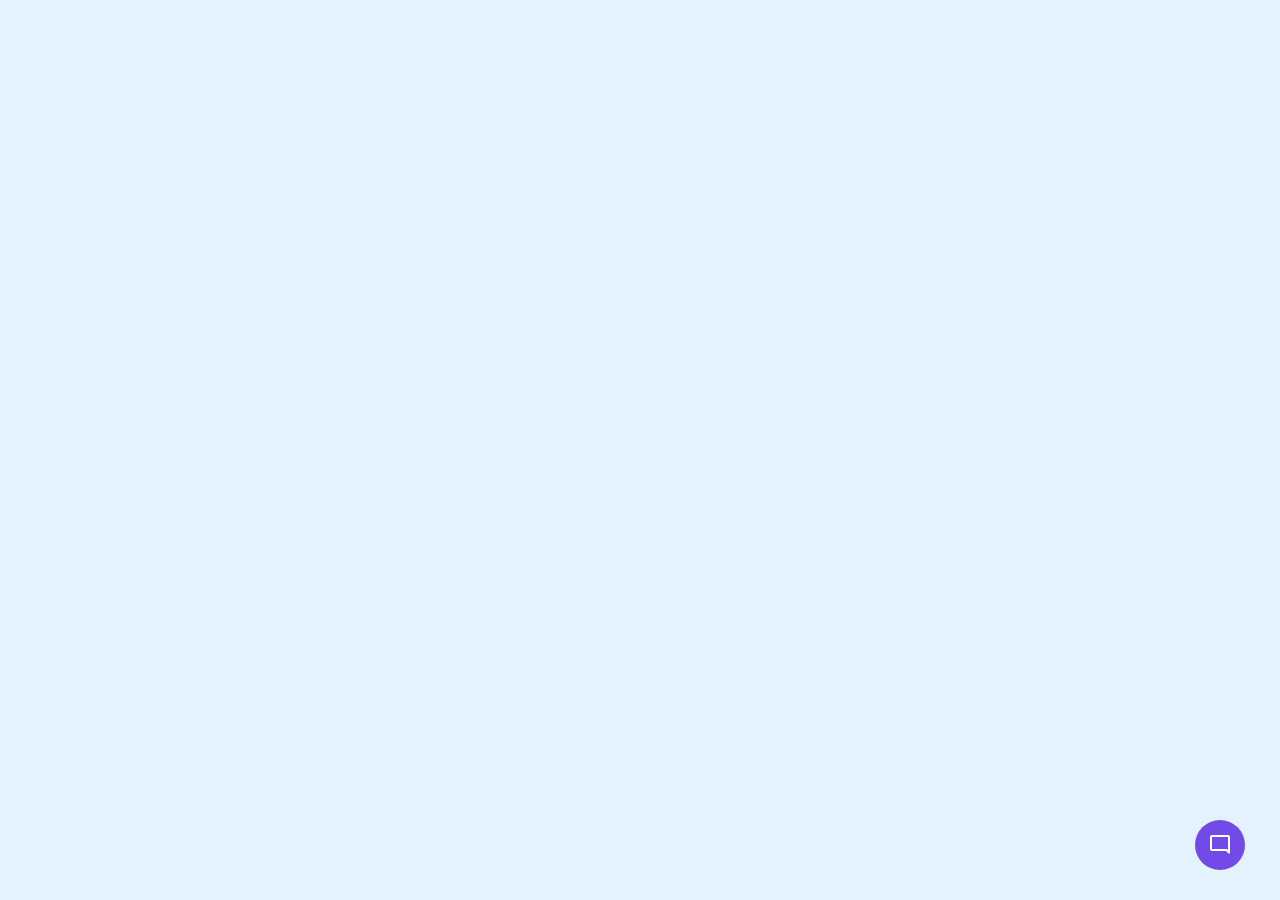
==== index.html @ 9e36cb1a "adding files" ====
<!DOCTYPE html>
<html lang="en" dir="ltr">
  <head>
    <meta charset="utf-8">
    <title>Chatbot in JavaScript | CodingNepal</title>
    <link rel="stylesheet" href="style.css">
    <meta name="viewport" content="width=device-width, initial-scale=1.0">
    <!-- Google Fonts Link For Icons -->
    <link rel="stylesheet" href="https://fonts.googleapis.com/css2?family=Material+Symbols+Outlined:opsz,wght,FILL,GRAD@48,400,0,0" />
    <link rel="stylesheet" href="https://fonts.googleapis.com/css2?family=Material+Symbols+Rounded:opsz,wght,FILL,GRAD@48,400,1,0" />
    <script src="script.js" defer></script>
  </head>
  <body>
    <button class="chatbot-toggler">
      <span class="material-symbols-rounded">mode_comment</span>
      <span class="material-symbols-outlined">close</span>
    </button>
    <div class="chatbot">
      <header>
        <h2>Chatbot</h2>
        <span class="close-btn material-symbols-outlined">close</span>
      </header>
      <ul class="chatbox">
        <li class="chat incoming">
          <span class="material-symbols-outlined">smart_toy</span>
          <p>Hello! How can I assist you with your legal needs today?</p>
        </li>
      </ul>
      <div class="chat-input">
        <textarea id="user-message" placeholder="Enter a message..." spellcheck="false" required></textarea>
        <span id="send-btn" class="material-symbols-rounded">send</span>
      </div>      
    </div>

  </body>
</html>
---- style.css ----
/* Import Google font - Poppins */
@import url('https://fonts.googleapis.com/css2?family=Poppins:wght@400;500;600&display=swap');

* {
  margin: 0;
  padding: 0;
  box-sizing: border-box;
  font-family: "Poppins", sans-serif;
}
body {
  background: #E3F2FD;
}
.chatbot-toggler {
  position: fixed;
  bottom: 30px;
  right: 35px;
  outline: none;
  border: none;
  height: 50px;
  width: 50px;
  display: flex;
  cursor: pointer;
  align-items: center;
  justify-content: center;
  border-radius: 50%;
  background: #724ae8;
  transition: all 0.2s ease;
}
body.show-chatbot .chatbot-toggler {
  transform: rotate(90deg);
}
.chatbot-toggler span {
  color: #fff;
  position: absolute;
}
.chatbot-toggler span:last-child,
body.show-chatbot .chatbot-toggler span:first-child  {
  opacity: 0;
}
body.show-chatbot .chatbot-toggler span:last-child {
  opacity: 1;
}
.chatbot {
  position: fixed;
  right: 35px;
  bottom: 90px;
  width: 420px;
  background: #fff;
  border-radius: 15px;
  overflow: hidden;
  opacity: 0;
  pointer-events: none;
  transform: scale(0.5);
  transform-origin: bottom right;
  box-shadow: 0 0 128px 0 rgba(0,0,0,0.1),
              0 32px 64px -48px rgba(0,0,0,0.5);
  transition: all 0.1s ease;
}
body.show-chatbot .chatbot {
  opacity: 1;
  pointer-events: auto;
  transform: scale(1);
}
.chatbot header {
  padding: 16px 0;
  position: relative;
  text-align: center;
  color: #fff;
  background: #724ae8;
  box-shadow: 0 2px 10px rgba(0,0,0,0.1);
}
.chatbot header span {
  position: absolute;
  right: 15px;
  top: 50%;
  display: none;
  cursor: pointer;
  transform: translateY(-50%);
}
header h2 {
  font-size: 1.4rem;
}
.chatbot .chatbox {
  overflow-y: auto;
  height: 510px;
  padding: 30px 20px 100px;
}
.chatbot :where(.chatbox, textarea)::-webkit-scrollbar {
  width: 6px;
}
.chatbot :where(.chatbox, textarea)::-webkit-scrollbar-track {
  background: #fff;
  border-radius: 25px;
}
.chatbot :where(.chatbox, textarea)::-webkit-scrollbar-thumb {
  background: #ccc;
  border-radius: 25px;
}
.chatbox .chat {
  display: flex;
  list-style: none;
}
.chatbox .outgoing {
  margin: 20px 0;
  justify-content: flex-end;
}
.chatbox .incoming span {
  width: 32px;
  height: 32px;
  color: #fff;
  cursor: default;
  text-align: center;
  line-height: 32px;
  align-self: flex-end;
  background: #724ae8;
  border-radius: 4px;
  margin: 0 10px 7px 0;
}
.chatbox .chat p {
  white-space: pre-wrap;
  padding: 12px 16px;
  border-radius: 10px 10px 0 10px;
  max-width: 75%;
  color: #fff;
  font-size: 0.95rem;
  background: #724ae8;
}
.chatbox .incoming p {
  border-radius: 10px 10px 10px 0;
}
.chatbox .chat p.error {
  color: #721c24;
  background: #f8d7da;
}
.chatbox .incoming p {
  color: #000;
  background: #f2f2f2;
}
.chatbot .chat-input {
  display: flex;
  gap: 5px;
  position: absolute;
  bottom: 0;
  width: 100%;
  background: #fff;
  padding: 3px 20px;
  border-top: 1px solid #ddd;
}
.chat-input textarea {
  height: 55px;
  width: 100%;
  border: none;
  outline: none;
  resize: none;
  max-height: 180px;
  padding: 15px 15px 15px 0;
  font-size: 0.95rem;
}
.chat-input span {
  align-self: flex-end;
  color: #724ae8;
  cursor: pointer;
  height: 55px;
  display: flex;
  align-items: center;
  visibility: hidden;
  font-size: 1.35rem;
}
.chat-input textarea:valid ~ span {
  visibility: visible;
}

@media (max-width: 490px) {
  .chatbot-toggler {
    right: 20px;
    bottom: 20px;
  }
  .chatbot {
    right: 0;
    bottom: 0;
    height: 100%;
    border-radius: 0;
    width: 100%;
  }
  .chatbot .chatbox {
    height: 90%;
    padding: 25px 15px 100px;
  }
  .chatbot .chat-input {
    padding: 5px 15px;
  }
  .chatbot header span {
    display: block;
  }
}
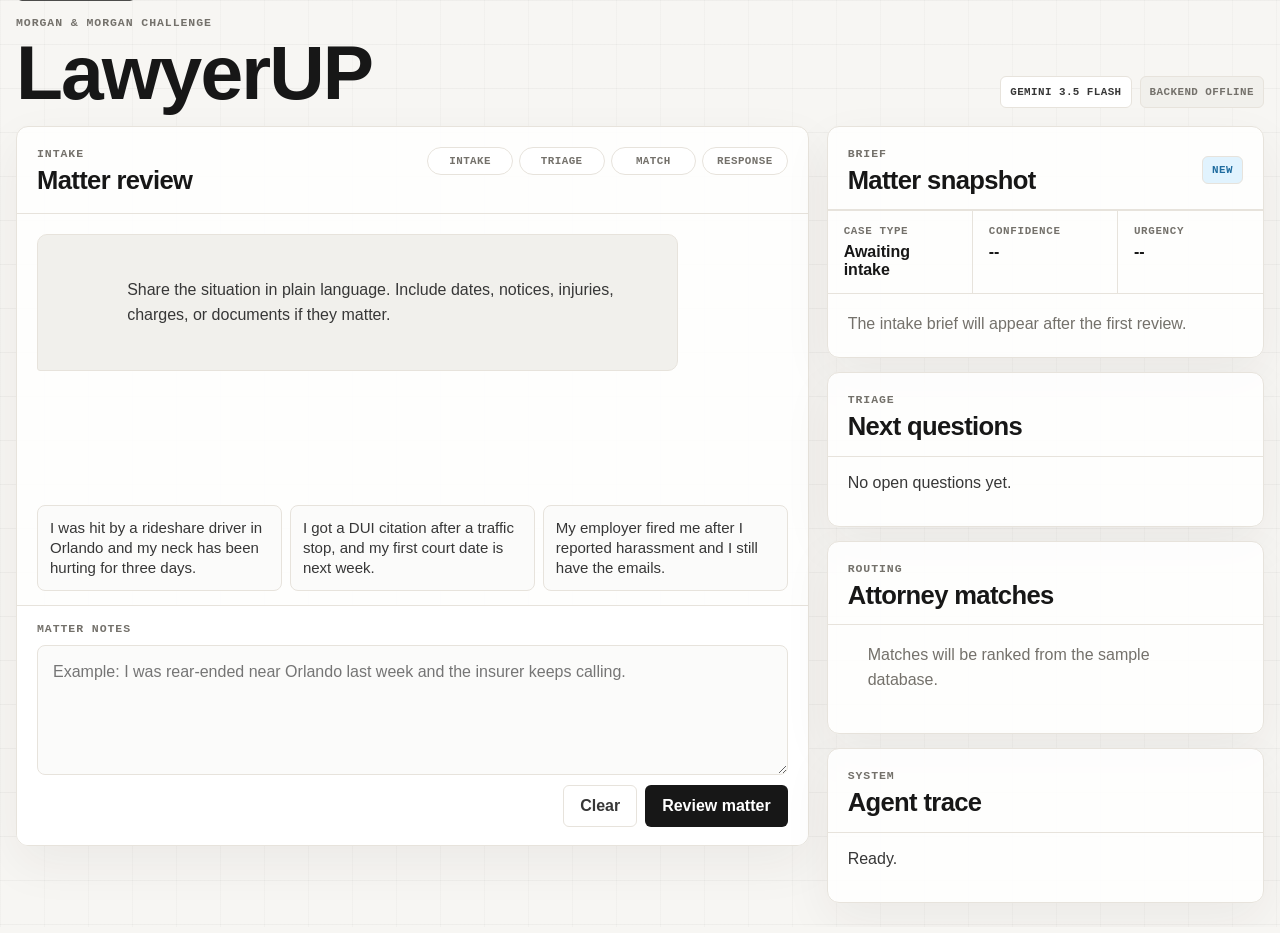
==== commit f0bf4179: "Rebuild LawyerUP intake agents" ====
--- a/index.html
+++ b/index.html
@@ -1,36 +1,137 @@
-<!DOCTYPE html>
-<html lang="en" dir="ltr">
-  <head>
-    <meta charset="utf-8">
-    <title>Chatbot in JavaScript | CodingNepal</title>
-    <link rel="stylesheet" href="style.css">
-    <meta name="viewport" content="width=device-width, initial-scale=1.0">
-    <!-- Google Fonts Link For Icons -->
-    <link rel="stylesheet" href="https://fonts.googleapis.com/css2?family=Material+Symbols+Outlined:opsz,wght,FILL,GRAD@48,400,0,0" />
-    <link rel="stylesheet" href="https://fonts.googleapis.com/css2?family=Material+Symbols+Rounded:opsz,wght,FILL,GRAD@48,400,1,0" />
-    <script src="script.js" defer></script>
-  </head>
-  <body>
-    <button class="chatbot-toggler">
-      <span class="material-symbols-rounded">mode_comment</span>
-      <span class="material-symbols-outlined">close</span>
-    </button>
-    <div class="chatbot">
-      <header>
-        <h2>Chatbot</h2>
-        <span class="close-btn material-symbols-outlined">close</span>
-      </header>
-      <ul class="chatbox">
-        <li class="chat incoming">
-          <span class="material-symbols-outlined">smart_toy</span>
-          <p>Hello! How can I assist you with your legal needs today?</p>
-        </li>
-      </ul>
-      <div class="chat-input">
-        <textarea id="user-message" placeholder="Enter a message..." spellcheck="false" required></textarea>
-        <span id="send-btn" class="material-symbols-rounded">send</span>
-      </div>      
-    </div>
-
-  </body>
-</html>+<!DOCTYPE html>
+<html lang="en">
+  <head>
+    <meta charset="utf-8" />
+    <meta name="viewport" content="width=device-width, initial-scale=1.0" />
+    <meta
+      name="description"
+      content="LawyerUP is a Gemini-powered legal intake routing prototype for the Morgan and Morgan Knight Hacks challenge."
+    />
+    <title>LawyerUP Intake Console</title>
+    <link rel="icon" href="/favicon.svg" type="image/svg+xml" />
+    <link rel="stylesheet" href="style.css" />
+    <script src="script.js" defer></script>
+  </head>
+  <body>
+    <a class="skip-link" href="#matter-input">Skip to intake</a>
+
+    <div class="app-shell">
+      <header class="topbar">
+        <div>
+          <p class="eyebrow">Morgan & Morgan challenge</p>
+          <h1>LawyerUP</h1>
+        </div>
+        <div class="topbar-meta">
+          <span id="model-chip" class="status-chip">Gemini 3.5 Flash</span>
+          <span id="runtime-chip" class="status-chip muted">Checking runtime</span>
+        </div>
+      </header>
+
+      <main class="workspace" aria-label="Legal intake workspace">
+        <section class="panel intake-panel" aria-labelledby="intake-title">
+          <div class="panel-header">
+            <div>
+              <p class="eyebrow">Intake</p>
+              <h2 id="intake-title">Matter review</h2>
+            </div>
+            <div class="agent-rail" aria-label="Agent pipeline">
+              <span data-agent-step="IntakeAgent">Intake</span>
+              <span data-agent-step="TriageAgent">Triage</span>
+              <span data-agent-step="AttorneyMatchAgent">Match</span>
+              <span data-agent-step="ResponseAgent">Response</span>
+            </div>
+          </div>
+
+          <ol id="chat-thread" class="chat-thread" aria-live="polite">
+            <li class="message assistant-message">
+              <p>
+                Share the situation in plain language. Include dates, notices, injuries,
+                charges, or documents if they matter.
+              </p>
+            </li>
+          </ol>
+
+          <form id="matter-form" class="composer">
+            <label for="matter-input">Matter notes</label>
+            <textarea
+              id="matter-input"
+              name="message"
+              rows="4"
+              placeholder="Example: I was rear-ended near Orlando last week and the insurer keeps calling."
+              required
+            ></textarea>
+            <div class="composer-actions">
+              <button type="button" id="clear-btn" class="secondary-button">Clear</button>
+              <button type="submit" id="send-btn" class="primary-button">Review matter</button>
+            </div>
+          </form>
+        </section>
+
+        <aside class="insight-stack" aria-label="Matter output">
+          <section class="panel brief-panel">
+            <div class="panel-header compact">
+              <div>
+                <p class="eyebrow">Brief</p>
+                <h2>Matter snapshot</h2>
+              </div>
+              <span id="priority-badge" class="priority-badge">New</span>
+            </div>
+            <dl class="brief-grid">
+              <div>
+                <dt>Case type</dt>
+                <dd id="case-type">Awaiting intake</dd>
+              </div>
+              <div>
+                <dt>Confidence</dt>
+                <dd id="confidence">--</dd>
+              </div>
+              <div>
+                <dt>Urgency</dt>
+                <dd id="urgency">--</dd>
+              </div>
+            </dl>
+            <p id="case-summary" class="muted-copy">
+              The intake brief will appear after the first review.
+            </p>
+          </section>
+
+          <section class="panel question-panel">
+            <div class="panel-header compact">
+              <div>
+                <p class="eyebrow">Triage</p>
+                <h2>Next questions</h2>
+              </div>
+            </div>
+            <ul id="question-list" class="line-list">
+              <li>No open questions yet.</li>
+            </ul>
+          </section>
+
+          <section class="panel attorney-panel">
+            <div class="panel-header compact">
+              <div>
+                <p class="eyebrow">Routing</p>
+                <h2>Attorney matches</h2>
+              </div>
+            </div>
+            <div id="attorney-list" class="attorney-list">
+              <p class="muted-copy">Matches will be ranked from the sample database.</p>
+            </div>
+          </section>
+
+          <section class="panel trace-panel">
+            <div class="panel-header compact">
+              <div>
+                <p class="eyebrow">System</p>
+                <h2>Agent trace</h2>
+              </div>
+            </div>
+            <ol id="trace-list" class="trace-list">
+              <li>Ready.</li>
+            </ol>
+          </section>
+        </aside>
+      </main>
+    </div>
+  </body>
+</html>
--- a/style.css
+++ b/style.css
@@ -1,195 +1,668 @@
-/* Import Google font - Poppins */
-@import url('https://fonts.googleapis.com/css2?family=Poppins:wght@400;500;600&display=swap');
-
-* {
-  margin: 0;
-  padding: 0;
-  box-sizing: border-box;
-  font-family: "Poppins", sans-serif;
-}
-body {
-  background: #E3F2FD;
-}
-.chatbot-toggler {
-  position: fixed;
-  bottom: 30px;
-  right: 35px;
-  outline: none;
-  border: none;
-  height: 50px;
-  width: 50px;
-  display: flex;
-  cursor: pointer;
-  align-items: center;
-  justify-content: center;
-  border-radius: 50%;
-  background: #724ae8;
-  transition: all 0.2s ease;
-}
-body.show-chatbot .chatbot-toggler {
-  transform: rotate(90deg);
-}
-.chatbot-toggler span {
-  color: #fff;
-  position: absolute;
-}
-.chatbot-toggler span:last-child,
-body.show-chatbot .chatbot-toggler span:first-child  {
-  opacity: 0;
-}
-body.show-chatbot .chatbot-toggler span:last-child {
-  opacity: 1;
-}
-.chatbot {
-  position: fixed;
-  right: 35px;
-  bottom: 90px;
-  width: 420px;
-  background: #fff;
-  border-radius: 15px;
-  overflow: hidden;
-  opacity: 0;
-  pointer-events: none;
-  transform: scale(0.5);
-  transform-origin: bottom right;
-  box-shadow: 0 0 128px 0 rgba(0,0,0,0.1),
-              0 32px 64px -48px rgba(0,0,0,0.5);
-  transition: all 0.1s ease;
-}
-body.show-chatbot .chatbot {
-  opacity: 1;
-  pointer-events: auto;
-  transform: scale(1);
-}
-.chatbot header {
-  padding: 16px 0;
-  position: relative;
-  text-align: center;
-  color: #fff;
-  background: #724ae8;
-  box-shadow: 0 2px 10px rgba(0,0,0,0.1);
-}
-.chatbot header span {
-  position: absolute;
-  right: 15px;
-  top: 50%;
-  display: none;
-  cursor: pointer;
-  transform: translateY(-50%);
-}
-header h2 {
-  font-size: 1.4rem;
-}
-.chatbot .chatbox {
-  overflow-y: auto;
-  height: 510px;
-  padding: 30px 20px 100px;
-}
-.chatbot :where(.chatbox, textarea)::-webkit-scrollbar {
-  width: 6px;
-}
-.chatbot :where(.chatbox, textarea)::-webkit-scrollbar-track {
-  background: #fff;
-  border-radius: 25px;
-}
-.chatbot :where(.chatbox, textarea)::-webkit-scrollbar-thumb {
-  background: #ccc;
-  border-radius: 25px;
-}
-.chatbox .chat {
-  display: flex;
-  list-style: none;
-}
-.chatbox .outgoing {
-  margin: 20px 0;
-  justify-content: flex-end;
-}
-.chatbox .incoming span {
-  width: 32px;
-  height: 32px;
-  color: #fff;
-  cursor: default;
-  text-align: center;
-  line-height: 32px;
-  align-self: flex-end;
-  background: #724ae8;
-  border-radius: 4px;
-  margin: 0 10px 7px 0;
-}
-.chatbox .chat p {
-  white-space: pre-wrap;
-  padding: 12px 16px;
-  border-radius: 10px 10px 0 10px;
-  max-width: 75%;
-  color: #fff;
-  font-size: 0.95rem;
-  background: #724ae8;
-}
-.chatbox .incoming p {
-  border-radius: 10px 10px 10px 0;
-}
-.chatbox .chat p.error {
-  color: #721c24;
-  background: #f8d7da;
-}
-.chatbox .incoming p {
-  color: #000;
-  background: #f2f2f2;
-}
-.chatbot .chat-input {
-  display: flex;
-  gap: 5px;
-  position: absolute;
-  bottom: 0;
-  width: 100%;
-  background: #fff;
-  padding: 3px 20px;
-  border-top: 1px solid #ddd;
-}
-.chat-input textarea {
-  height: 55px;
-  width: 100%;
-  border: none;
-  outline: none;
-  resize: none;
-  max-height: 180px;
-  padding: 15px 15px 15px 0;
-  font-size: 0.95rem;
-}
-.chat-input span {
-  align-self: flex-end;
-  color: #724ae8;
-  cursor: pointer;
-  height: 55px;
-  display: flex;
-  align-items: center;
-  visibility: hidden;
-  font-size: 1.35rem;
-}
-.chat-input textarea:valid ~ span {
-  visibility: visible;
-}
-
-@media (max-width: 490px) {
-  .chatbot-toggler {
-    right: 20px;
-    bottom: 20px;
-  }
-  .chatbot {
-    right: 0;
-    bottom: 0;
-    height: 100%;
-    border-radius: 0;
-    width: 100%;
-  }
-  .chatbot .chatbox {
-    height: 90%;
-    padding: 25px 15px 100px;
-  }
-  .chatbot .chat-input {
-    padding: 5px 15px;
-  }
-  .chatbot header span {
-    display: block;
-  }
-}+:root {
+  color-scheme: light;
+  --canvas: #f7f6f3;
+  --paper: #fbfbfa;
+  --surface: #ffffff;
+  --surface-soft: #f1f0ec;
+  --ink: #171717;
+  --ink-soft: #373737;
+  --muted: #74716b;
+  --line: #e7e3dc;
+  --line-strong: #d8d2c8;
+  --accent: #1f6c9f;
+  --accent-soft: #e1f3fe;
+  --success-soft: #edf3ec;
+  --success: #346538;
+  --warning-soft: #fbf3db;
+  --warning: #956400;
+  --danger-soft: #fdebec;
+  --danger: #9f2f2d;
+  --shadow: 0 18px 50px rgba(47, 42, 34, 0.06);
+  --radius: 12px;
+  --radius-tight: 8px;
+  --font-sans: "SF Pro Display", "Geist Sans", "Helvetica Neue", Arial, sans-serif;
+  --font-mono: "SF Mono", "Geist Mono", "JetBrains Mono", Consolas, monospace;
+}
+
+* {
+  box-sizing: border-box;
+}
+
+html {
+  min-height: 100%;
+  scroll-behavior: smooth;
+}
+
+body {
+  min-height: 100dvh;
+  margin: 0;
+  background:
+    linear-gradient(rgba(23, 23, 23, 0.035) 1px, transparent 1px),
+    linear-gradient(90deg, rgba(23, 23, 23, 0.025) 1px, transparent 1px),
+    var(--canvas);
+  background-size: 44px 44px;
+  color: var(--ink);
+  font-family: var(--font-sans);
+}
+
+button,
+textarea {
+  font: inherit;
+}
+
+button,
+a {
+  -webkit-tap-highlight-color: transparent;
+}
+
+a {
+  color: inherit;
+}
+
+.skip-link {
+  position: fixed;
+  left: 16px;
+  top: 16px;
+  z-index: 10;
+  padding: 10px 12px;
+  background: var(--ink);
+  color: var(--surface);
+  border-radius: 6px;
+  transform: translateY(-140%);
+  transition: transform 180ms ease;
+}
+
+.skip-link:focus {
+  transform: translateY(0);
+}
+
+.app-shell {
+  width: min(1440px, calc(100% - 32px));
+  margin: 0 auto;
+  padding: 16px 0 24px;
+}
+
+.topbar {
+  display: flex;
+  align-items: flex-end;
+  justify-content: space-between;
+  gap: 24px;
+  margin-bottom: 18px;
+}
+
+.topbar h1,
+.panel h2,
+.attorney-card h3 {
+  margin: 0;
+  color: var(--ink);
+  letter-spacing: -0.025em;
+}
+
+.topbar h1 {
+  font-size: clamp(2.2rem, 6vw, 4.8rem);
+  line-height: 0.92;
+  text-wrap: balance;
+}
+
+.topbar-meta {
+  display: flex;
+  flex-wrap: wrap;
+  justify-content: flex-end;
+  gap: 8px;
+}
+
+.eyebrow {
+  margin: 0 0 8px;
+  color: var(--muted);
+  font-family: var(--font-mono);
+  font-size: 0.72rem;
+  font-weight: 700;
+  letter-spacing: 0.08em;
+  text-transform: uppercase;
+}
+
+.workspace {
+  display: grid;
+  grid-template-columns: minmax(0, 1.45fr) minmax(360px, 0.8fr);
+  gap: 18px;
+  align-items: start;
+}
+
+.panel {
+  background: rgba(255, 255, 255, 0.88);
+  border: 1px solid var(--line);
+  border-radius: var(--radius);
+  box-shadow: var(--shadow);
+}
+
+.intake-panel {
+  min-height: calc(100dvh - 180px);
+  display: grid;
+  grid-template-rows: auto minmax(180px, 1fr) auto auto;
+  overflow: hidden;
+}
+
+.panel-header {
+  display: flex;
+  align-items: flex-start;
+  justify-content: space-between;
+  gap: 18px;
+  padding: 20px;
+  border-bottom: 1px solid var(--line);
+}
+
+.panel-header.compact {
+  align-items: center;
+  padding: 20px 20px 16px;
+}
+
+.panel h2 {
+  font-size: clamp(1.3rem, 2vw, 2rem);
+  line-height: 1;
+}
+
+.agent-rail {
+  display: grid;
+  grid-template-columns: repeat(4, minmax(72px, 1fr));
+  gap: 6px;
+  min-width: min(420px, 48%);
+}
+
+.agent-rail span,
+.status-chip,
+.priority-badge,
+.tag-row span {
+  display: inline-flex;
+  align-items: center;
+  justify-content: center;
+  min-height: 28px;
+  padding: 6px 9px;
+  border: 1px solid var(--line);
+  border-radius: 999px;
+  background: var(--surface);
+  color: var(--muted);
+  font-family: var(--font-mono);
+  font-size: 0.68rem;
+  font-weight: 700;
+  letter-spacing: 0.04em;
+  text-transform: uppercase;
+  white-space: nowrap;
+}
+
+.status-chip {
+  min-height: 32px;
+  border-radius: 6px;
+  color: var(--ink-soft);
+}
+
+.status-chip.muted {
+  background: var(--surface-soft);
+  color: var(--muted);
+}
+
+.error-chip {
+  background: var(--danger-soft);
+  color: var(--danger);
+}
+
+.agent-rail span.is-running {
+  background: var(--warning-soft);
+  color: var(--warning);
+}
+
+.agent-rail span.is-complete {
+  background: var(--success-soft);
+  color: var(--success);
+}
+
+.chat-thread {
+  display: flex;
+  flex-direction: column;
+  gap: 14px;
+  min-height: 140px;
+  max-height: calc(100dvh - 500px);
+  margin: 0;
+  padding: 20px;
+  overflow: auto;
+  list-style: none;
+}
+
+.message {
+  width: min(72ch, 86%);
+  animation: rise-in 420ms cubic-bezier(0.16, 1, 0.3, 1) both;
+}
+
+.message p {
+  margin: 0;
+  white-space: pre-wrap;
+  line-height: 1.6;
+}
+
+.assistant-message {
+  align-self: flex-start;
+  padding: 16px 18px;
+  background: var(--surface-soft);
+  border: 1px solid var(--line);
+  border-radius: 10px 10px 10px 3px;
+  color: var(--ink-soft);
+}
+
+.user-message {
+  align-self: flex-end;
+  padding: 16px 18px;
+  background: var(--ink);
+  border-radius: 10px 10px 3px 10px;
+  color: var(--surface);
+}
+
+.sample-row {
+  display: grid;
+  grid-template-columns: repeat(3, 1fr);
+  gap: 8px;
+  padding: 0 20px 14px;
+}
+
+.sample-button {
+  min-height: 60px;
+  padding: 12px;
+  font-size: 0.94rem;
+  color: var(--ink-soft);
+  text-align: left;
+  line-height: 1.35;
+  background: var(--paper);
+  border: 1px solid var(--line);
+  border-radius: var(--radius-tight);
+  cursor: pointer;
+  transition: border-color 180ms ease, transform 180ms ease, background 180ms ease;
+}
+
+.sample-button:hover,
+.sample-button:focus-visible {
+  border-color: var(--line-strong);
+  background: var(--surface);
+}
+
+.sample-button:active,
+.primary-button:active,
+.secondary-button:active {
+  transform: scale(0.98);
+}
+
+.composer {
+  display: grid;
+  gap: 10px;
+  padding: 16px 20px 18px;
+  background: var(--surface);
+  border-top: 1px solid var(--line);
+}
+
+.composer label {
+  color: var(--muted);
+  font-family: var(--font-mono);
+  font-size: 0.72rem;
+  font-weight: 700;
+  letter-spacing: 0.08em;
+  text-transform: uppercase;
+}
+
+.composer textarea {
+  width: 100%;
+  min-height: 88px;
+  resize: vertical;
+  padding: 14px 15px;
+  color: var(--ink);
+  background: var(--paper);
+  border: 1px solid var(--line);
+  border-radius: var(--radius-tight);
+  line-height: 1.55;
+  outline: none;
+  transition: border-color 180ms ease, background 180ms ease, box-shadow 180ms ease;
+}
+
+.composer textarea:focus {
+  background: var(--surface);
+  border-color: var(--accent);
+  box-shadow: 0 0 0 3px rgba(31, 108, 159, 0.12);
+}
+
+.composer-actions {
+  display: flex;
+  justify-content: flex-end;
+  gap: 8px;
+}
+
+.primary-button,
+.secondary-button {
+  min-height: 42px;
+  padding: 0 16px;
+  border-radius: 6px;
+  border: 1px solid transparent;
+  font-weight: 700;
+  cursor: pointer;
+  transition: background 180ms ease, color 180ms ease, border-color 180ms ease, transform 180ms ease;
+}
+
+.primary-button {
+  background: var(--ink);
+  color: var(--surface);
+}
+
+.primary-button:hover,
+.primary-button:focus-visible {
+  background: #333333;
+}
+
+.secondary-button {
+  background: var(--surface);
+  border-color: var(--line);
+  color: var(--ink-soft);
+}
+
+.secondary-button:hover,
+.secondary-button:focus-visible {
+  border-color: var(--line-strong);
+}
+
+button:disabled,
+textarea:disabled {
+  cursor: wait;
+  opacity: 0.62;
+}
+
+.insight-stack {
+  display: grid;
+  gap: 14px;
+}
+
+.brief-grid {
+  display: grid;
+  grid-template-columns: repeat(3, 1fr);
+  gap: 0;
+  margin: 0;
+  border-top: 1px solid var(--line);
+  border-bottom: 1px solid var(--line);
+}
+
+.brief-grid div {
+  padding: 14px 16px;
+  border-right: 1px solid var(--line);
+}
+
+.brief-grid div:last-child {
+  border-right: 0;
+}
+
+dt {
+  margin-bottom: 6px;
+  color: var(--muted);
+  font-family: var(--font-mono);
+  font-size: 0.68rem;
+  font-weight: 700;
+  letter-spacing: 0.06em;
+  text-transform: uppercase;
+}
+
+dd {
+  margin: 0;
+  color: var(--ink);
+  font-weight: 700;
+}
+
+.muted-copy {
+  margin: 0;
+  padding: 18px 20px 20px;
+  color: var(--muted);
+  line-height: 1.55;
+}
+
+.priority-badge {
+  border-radius: 6px;
+  background: var(--accent-soft);
+  color: var(--accent);
+}
+
+.priority-badge[data-priority="same-day"] {
+  background: var(--danger-soft);
+  color: var(--danger);
+}
+
+.priority-badge[data-priority="priority"] {
+  background: var(--warning-soft);
+  color: var(--warning);
+}
+
+.line-list,
+.trace-list {
+  display: grid;
+  gap: 0;
+  margin: 0;
+  padding: 0 20px 18px;
+  list-style: none;
+}
+
+.line-list li,
+.trace-list li {
+  padding: 14px 0;
+  border-top: 1px solid var(--line);
+  color: var(--ink-soft);
+  line-height: 1.45;
+}
+
+.line-list li:first-child,
+.trace-list li:first-child {
+  border-top: 0;
+}
+
+.risk-flag {
+  color: var(--warning);
+}
+
+.attorney-list {
+  display: grid;
+  gap: 0;
+  padding: 0 20px 20px;
+}
+
+.attorney-card {
+  padding: 18px 0;
+  border-top: 1px solid var(--line);
+}
+
+.attorney-card:first-child {
+  border-top: 0;
+  padding-top: 0;
+}
+
+.attorney-card-top {
+  display: flex;
+  align-items: flex-start;
+  justify-content: space-between;
+  gap: 16px;
+}
+
+.attorney-card h3 {
+  font-size: 1.05rem;
+}
+
+.attorney-card p {
+  margin: 6px 0 0;
+  color: var(--muted);
+  line-height: 1.45;
+}
+
+.attorney-card strong {
+  font-family: var(--font-mono);
+  color: var(--accent);
+}
+
+.tag-row {
+  display: flex;
+  flex-wrap: wrap;
+  gap: 6px;
+  margin-top: 12px;
+}
+
+.tag-row span {
+  background: var(--surface-soft);
+  color: var(--ink-soft);
+  text-transform: none;
+  letter-spacing: 0;
+}
+
+.attorney-card dl {
+  display: grid;
+  grid-template-columns: 1fr 1fr;
+  gap: 12px;
+  margin: 14px 0 0;
+}
+
+.contact-row {
+  display: flex;
+  flex-wrap: wrap;
+  gap: 10px;
+  margin-top: 14px;
+}
+
+.contact-row a {
+  color: var(--accent);
+  font-family: var(--font-mono);
+  font-size: 0.78rem;
+  text-decoration: none;
+}
+
+.contact-row a:hover,
+.contact-row a:focus-visible {
+  text-decoration: underline;
+}
+
+.trace-list span {
+  display: block;
+  color: var(--ink);
+  font-weight: 700;
+}
+
+.trace-list p {
+  margin: 5px 0;
+  color: var(--muted);
+  line-height: 1.45;
+}
+
+.trace-list small {
+  color: var(--accent);
+  font-family: var(--font-mono);
+  font-size: 0.7rem;
+}
+
+.skeleton-line {
+  height: 12px;
+  width: 68%;
+  margin-top: 10px;
+  border-radius: 4px;
+  background: linear-gradient(90deg, #e8e4dc, #f4f2ed, #e8e4dc);
+  background-size: 180% 100%;
+  animation: shimmer 1.1s ease-in-out infinite;
+}
+
+.skeleton-line:first-child {
+  margin-top: 0;
+}
+
+.skeleton-line.wide {
+  width: 88%;
+}
+
+.skeleton-line.short {
+  width: 42%;
+}
+
+@keyframes shimmer {
+  from {
+    background-position: 0% 0;
+  }
+  to {
+    background-position: 180% 0;
+  }
+}
+
+@keyframes rise-in {
+  from {
+    opacity: 0;
+    transform: translateY(12px);
+  }
+  to {
+    opacity: 1;
+    transform: translateY(0);
+  }
+}
+
+@media (prefers-reduced-motion: reduce) {
+  *,
+  *::before,
+  *::after {
+    animation-duration: 0.01ms !important;
+    animation-iteration-count: 1 !important;
+    scroll-behavior: auto !important;
+    transition-duration: 0.01ms !important;
+  }
+}
+
+@media (max-width: 1080px) {
+  .workspace {
+    grid-template-columns: 1fr;
+  }
+
+  .intake-panel {
+    min-height: auto;
+  }
+
+  .chat-thread {
+    max-height: none;
+  }
+}
+
+@media (max-width: 760px) {
+  .app-shell {
+    width: min(100% - 20px, 1440px);
+    padding: 16px 0;
+  }
+
+  .topbar,
+  .panel-header,
+  .panel-header.compact {
+    align-items: stretch;
+    flex-direction: column;
+  }
+
+  .topbar-meta {
+    justify-content: flex-start;
+  }
+
+  .agent-rail,
+  .sample-row,
+  .brief-grid {
+    grid-template-columns: 1fr;
+    min-width: 0;
+  }
+
+  .brief-grid div {
+    border-right: 0;
+    border-bottom: 1px solid var(--line);
+  }
+
+  .brief-grid div:last-child {
+    border-bottom: 0;
+  }
+
+  .message {
+    width: 100%;
+  }
+
+  .composer-actions {
+    display: grid;
+    grid-template-columns: 1fr;
+  }
+
+  .attorney-card dl {
+    grid-template-columns: 1fr;
+  }
+}
